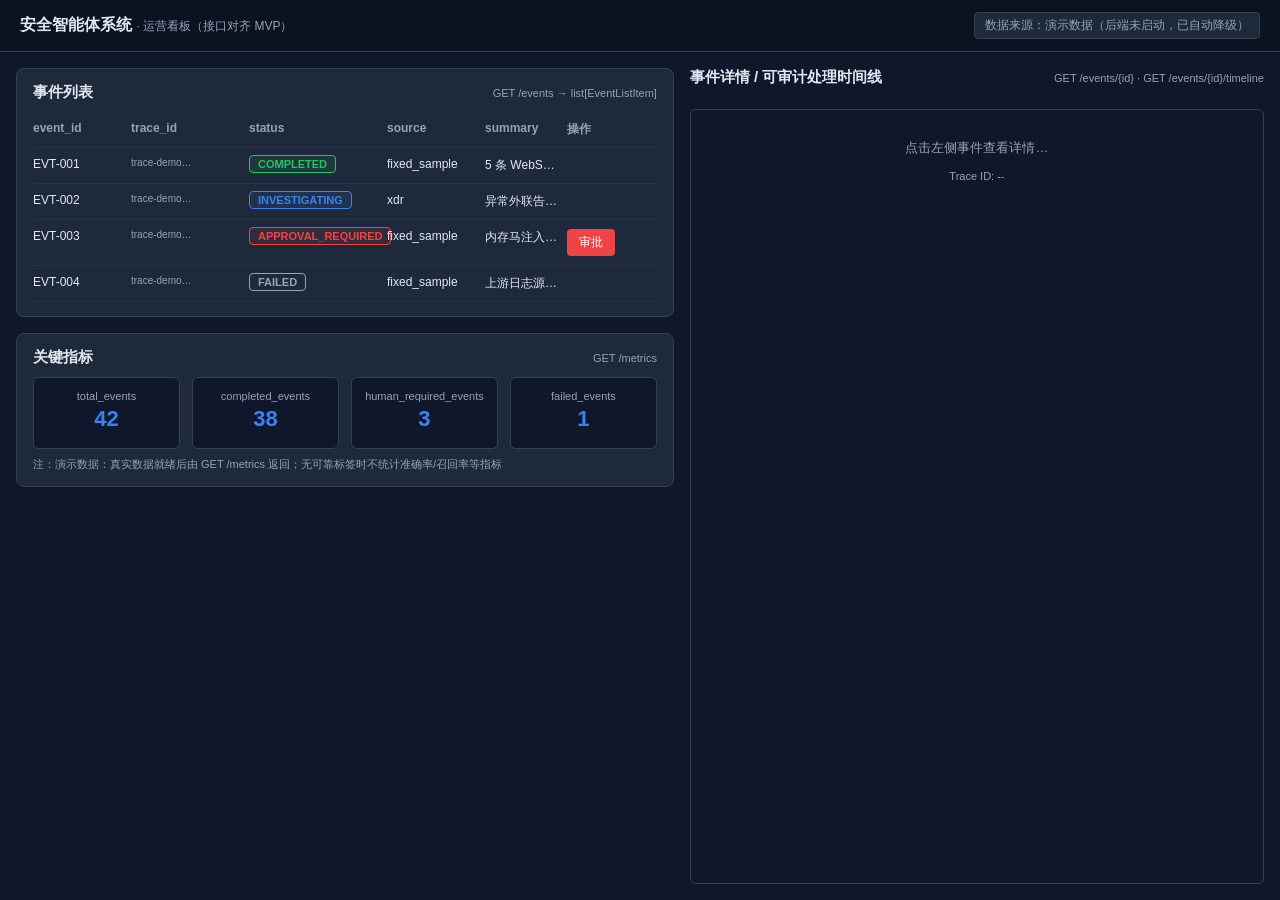
==== index.html @ 78faf636 "feat: 前端基础页面框架 v5 (单页五区布局，对接5个接口基线，覆盖4种主链状态) 完成内容： 1. 单页三段式布局：事件列表 + 事件详情（可审计处理时间线）+ 关键指标 2. 对接5个接" ====
<!DOCTYPE html>
<html lang="zh-CN">
<head>
<meta charset="UTF-8">
<meta name="viewport" content="width=device-width, initial-scale=1.0">
<title>安全智能体系统 · 运营看板（接口对齐版）</title>
<link rel="stylesheet" href="styles.css">
</head>
<body>
<header>
  <div class="brand">安全智能体系统 <span class="sub">· 运营看板（接口对齐 MVP）</span></div>
  <div class="source-tag" id="source-tag">数据来源：演示数据（后端未启动，已自动降级）</div>
</header>

<div class="container">
  <!-- 左侧 -->
  <div class="left-panel">
    <section class="card">
      <div class="card-head">
        <h3>事件列表</h3>
        <span class="hint">GET /events → list[EventListItem]</span>
      </div>
      <div class="table-header">
        <div>event_id</div><div>trace_id</div><div>status</div>
        <div>source</div><div>summary</div><div>操作</div>
      </div>
      <div id="event-list"></div>
    </section>

    <section class="card">
      <div class="card-head">
        <h3>关键指标</h3>
        <span class="hint">GET /metrics</span>
      </div>
      <div class="kpi-grid">
        <div class="kpi-card"><div class="kpi-label">total_events</div><div class="kpi-value" id="kpi-total">--</div></div>
        <div class="kpi-card"><div class="kpi-label">completed_events</div><div class="kpi-value" id="kpi-completed">--</div></div>
        <div class="kpi-card"><div class="kpi-label">human_required_events</div><div class="kpi-value" id="kpi-human">--</div></div>
        <div class="kpi-card"><div class="kpi-label">failed_events</div><div class="kpi-value" id="kpi-failed">--</div></div>
      </div>
      <p class="note" id="metrics-note"></p>
    </section>
  </div>

  <!-- 右侧详情 -->
  <div class="right-panel">
    <div class="card-head">
      <h3>事件详情 / 可审计处理时间线</h3>
      <span class="hint">GET /events/{id} · GET /events/{id}/timeline</span>
    </div>
    <div id="detail" class="detail-box">
      <p class="placeholder">点击左侧事件查看详情…</p>
      <p class="placeholder sub">Trace ID: <span id="cur-trace">--</span></p>
    </div>
  </div>
</div>

<!-- 审批弹窗 -->
<div id="approval-modal" class="modal-overlay">
  <div class="modal-content">
    <div class="modal-header">
      <h3 class="modal-title">高风险处置审批</h3>
      <button class="close-btn" onclick="closeApprovalModal()">&times;</button>
    </div>
    <form id="approval-form">
      <div class="form-group">
        <label class="form-label">event_id</label>
        <input id="m-event" class="form-input" readonly>
      </div>
      <div class="form-group">
        <label class="form-label">approved</label>
        <select id="m-approved" class="form-select" required>
          <option value="">-- 请选择 --</option>
          <option value="true">true（同意执行）</option>
          <option value="false">false（驳回）</option>
        </select>
      </div>
      <div class="form-group">
        <label class="form-label">approver</label>
        <input id="m-approver" class="form-input" placeholder="审批人姓名" required>
      </div>
      <div class="form-group">
        <label class="form-label">reason</label>
        <textarea id="m-reason" class="form-textarea" placeholder="审批意见（可选）"></textarea>
      </div>
      <div class="form-group">
        <label class="form-label">idempotency_key（前端生成 UUID）</label>
        <input id="m-idem" class="form-input" readonly>
      </div>
      <p class="form-hint">POST /events/{id}/approval · Body: ApprovalDecision</p>
      <div class="modal-footer">
        <button type="button" class="btn btn-secondary" onclick="closeApprovalModal()">取消</button>
        <button type="submit" class="btn btn-primary">提交审批</button>
      </div>
    </form>
  </div>
</div>

<script src="demo-data.js"></script>
<script src="app.js"></script>
</body>
</html>
---- styles.css ----
:root{
  --primary:#3b82f6; --success:#22c55e; --warn:#eab308; --danger:#ef4444;
  --text:#e2e8f0; --muted:#94a3b8; --bg:#0f172a; --card:#1e293b; --line:#334155;
}
*{box-sizing:border-box;}
body{margin:0;font-family:-apple-system,BlinkMacSystemFont,"Segoe UI",Roboto,sans-serif;background:var(--bg);color:var(--text);height:100vh;overflow:hidden;}
header{position:fixed;top:0;left:0;width:100%;height:52px;background:#0b1220;border-bottom:1px solid var(--line);display:flex;justify-content:space-between;align-items:center;padding:0 20px;z-index:100;}
.brand{font-size:16px;font-weight:700;}.brand .sub{font-size:12px;color:var(--muted);font-weight:400;}
.source-tag{font-size:12px;color:var(--muted);background:var(--card);padding:4px 10px;border-radius:4px;border:1px solid var(--line);}
.container{display:flex;gap:16px;padding:68px 16px 16px;height:100%;}
.left-panel{flex:1;display:flex;flex-direction:column;gap:16px;overflow:auto;}
.right-panel{width:46%;display:flex;flex-direction:column;gap:12px;overflow:hidden;}
.card{background:var(--card);border:1px solid var(--line);border-radius:8px;padding:14px 16px;}
.card-head{display:flex;justify-content:space-between;align-items:center;margin-bottom:10px;}
.card-head h3{margin:0;font-size:15px;}
.hint{font-size:11px;color:var(--muted);}
.table-header,.event-row{display:grid;grid-template-columns:90px 110px 130px 90px 1fr 90px;gap:8px;padding:9px 0;border-bottom:1px solid #283444;font-size:12px;}
.table-header{color:var(--muted);font-weight:700;}
.event-row{cursor:pointer;transition:background .15s;}
.event-row:hover{background:#243044;}
.event-row.selected{background:#1e3a5f;}
.badge{font-size:11px;padding:2px 8px;border-radius:4px;border:1px solid transparent;font-weight:700;}
.b-completed{color:var(--success);border-color:var(--success);background:rgba(34,197,94,.1);}
.b-investigating{color:var(--primary);border-color:var(--primary);background:rgba(59,130,246,.1);}
.b-approval{color:var(--danger);border-color:var(--danger);background:rgba(239,68,68,.1);}
.b-failed{color:var(--muted);border-color:var(--muted);}
.b-human{color:var(--warn);border-color:var(--warn);background:rgba(234,179,8,.1);}
.btn{font-size:12px;padding:5px 12px;border-radius:4px;border:none;cursor:pointer;color:#fff;background:var(--primary);}
.btn-danger{background:var(--danger);}.btn-secondary{background:#475569;color:#e2e8f0;border:1px solid #64748b;}
.btn-primary{background:var(--primary);}
.kpi-grid{display:grid;grid-template-columns:repeat(4,1fr);gap:12px;}
.kpi-card{background:#0f172a;border:1px solid var(--line);border-radius:6px;padding:12px;text-align:center;}
.kpi-value{font-size:22px;font-weight:700;color:var(--primary);margin:4px 0;}
.kpi-label{font-size:11px;color:var(--muted);}
.note{font-size:11px;color:var(--muted);margin:8px 0 0;}
.detail-box{background:#0f172a;border:1px solid var(--line);border-radius:6px;padding:16px;flex:1;overflow:auto;font-size:13px;}
.placeholder{text-align:center;color:var(--muted);}.placeholder.sub{font-size:11px;}
.sec{font-size:13px;font-weight:700;margin:14px 0 8px;border-left:3px solid var(--primary);padding-left:8px;}
.item{display:flex;gap:10px;padding:8px 0;border-bottom:1px dashed var(--line);}
.dot{width:10px;height:10px;border-radius:50%;margin-top:4px;flex-shrink:0;}
.tl-title{font-weight:600;}.tl-meta{font-size:11px;color:var(--muted);}
.ev-gap{background:rgba(234,179,8,.08);border:1px dashed var(--warn);border-radius:6px;padding:8px 12px;margin-top:8px;font-size:12px;color:#fde68a;}
.modal-overlay{display:none;position:fixed;inset:0;background:rgba(0,0,0,.6);z-index:1000;justify-content:center;align-items:center;}
.modal-content{background:var(--card);border:1px solid var(--line);border-radius:8px;padding:20px;width:460px;color:var(--text);}
.modal-header{display:flex;justify-content:space-between;align-items:center;margin-bottom:12px;padding-bottom:10px;border-bottom:1px solid var(--line);}
.modal-title{font-size:16px;font-weight:700;margin:0;}
.close-btn{font-size:22px;background:none;border:none;color:var(--muted);cursor:pointer;}
.form-group{margin-bottom:12px;}
.form-label{display:block;margin-bottom:4px;font-size:12px;color:#cbd5e1;}
.form-input,.form-select,.form-textarea{width:100%;padding:8px 10px;background:#0f172a;border:1px solid var(--line);border-radius:5px;color:var(--text);font-size:13px;}
.form-textarea{min-height:60px;resize:vertical;}
.form-hint{font-size:11px;color:var(--muted);margin-top:3px;}
.modal-footer{display:flex;justify-content:flex-end;gap:10px;margin-top:16px;padding-top:12px;border-top:1px solid var(--line);}
.tag{font-size:10px;padding:1px 6px;border-radius:3px;background:#1e3a5f;color:#93c5fd;border:1px solid #2563eb;margin-left:6px;}
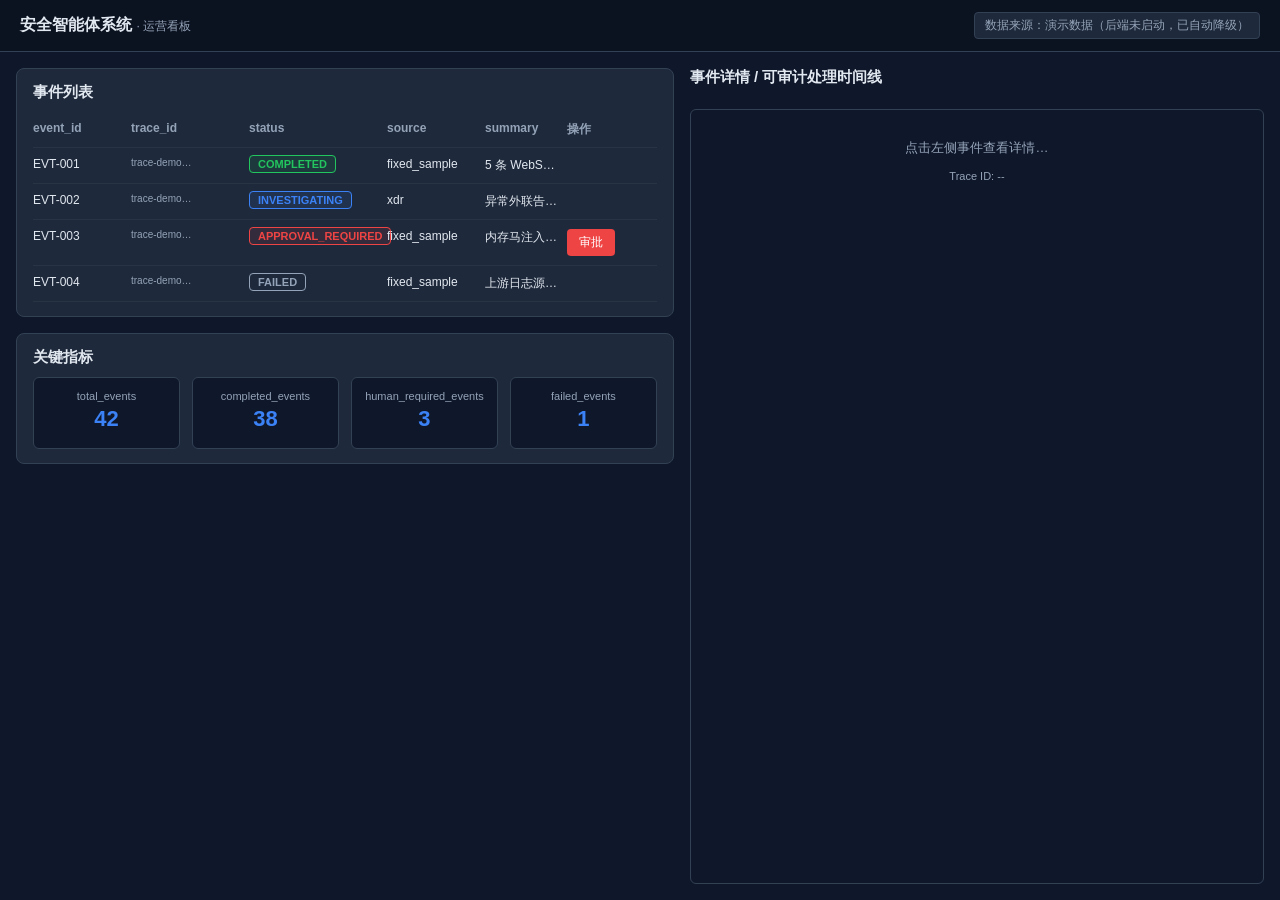
==== commit 3449063d: "Update title and remove unnecessary hints in HTML" ====
--- a/index.html
+++ b/index.html
@@ -3,12 +3,12 @@
 <head>
 <meta charset="UTF-8">
 <meta name="viewport" content="width=device-width, initial-scale=1.0">
-<title>安全智能体系统 · 运营看板（接口对齐版）</title>
+<title>安全智能体系统 · 运营看板</title>
 <link rel="stylesheet" href="styles.css">
 </head>
 <body>
 <header>
-  <div class="brand">安全智能体系统 <span class="sub">· 运营看板（接口对齐 MVP）</span></div>
+  <div class="brand">安全智能体系统 <span class="sub">· 运营看板</span></div>
   <div class="source-tag" id="source-tag">数据来源：演示数据（后端未启动，已自动降级）</div>
 </header>
 
@@ -18,7 +18,6 @@
     <section class="card">
       <div class="card-head">
         <h3>事件列表</h3>
-        <span class="hint">GET /events → list[EventListItem]</span>
       </div>
       <div class="table-header">
         <div>event_id</div><div>trace_id</div><div>status</div>
@@ -30,7 +29,6 @@
     <section class="card">
       <div class="card-head">
         <h3>关键指标</h3>
-        <span class="hint">GET /metrics</span>
       </div>
       <div class="kpi-grid">
         <div class="kpi-card"><div class="kpi-label">total_events</div><div class="kpi-value" id="kpi-total">--</div></div>
@@ -38,20 +36,17 @@
         <div class="kpi-card"><div class="kpi-label">human_required_events</div><div class="kpi-value" id="kpi-human">--</div></div>
         <div class="kpi-card"><div class="kpi-label">failed_events</div><div class="kpi-value" id="kpi-failed">--</div></div>
       </div>
-      <p class="note" id="metrics-note"></p>
     </section>
   </div>
 
   <!-- 右侧详情 -->
-  <div class="right-panel">
-    <div class="card-head">
-      <h3>事件详情 / 可审计处理时间线</h3>
-      <span class="hint">GET /events/{id} · GET /events/{id}/timeline</span>
-    </div>
-    <div id="detail" class="detail-box">
-      <p class="placeholder">点击左侧事件查看详情…</p>
-      <p class="placeholder sub">Trace ID: <span id="cur-trace">--</span></p>
-    </div>
+<div class="right-panel">
+  <div class="card-head">
+    <h3>事件详情 / 可审计处理时间线</h3>
+  </div>
+  <div id="detail" class="detail-box">
+    <p class="placeholder">点击左侧事件查看详情…</p>
+    <p class="placeholder sub">Trace ID: <span id="cur-trace">--</span></p>
   </div>
 </div>
 
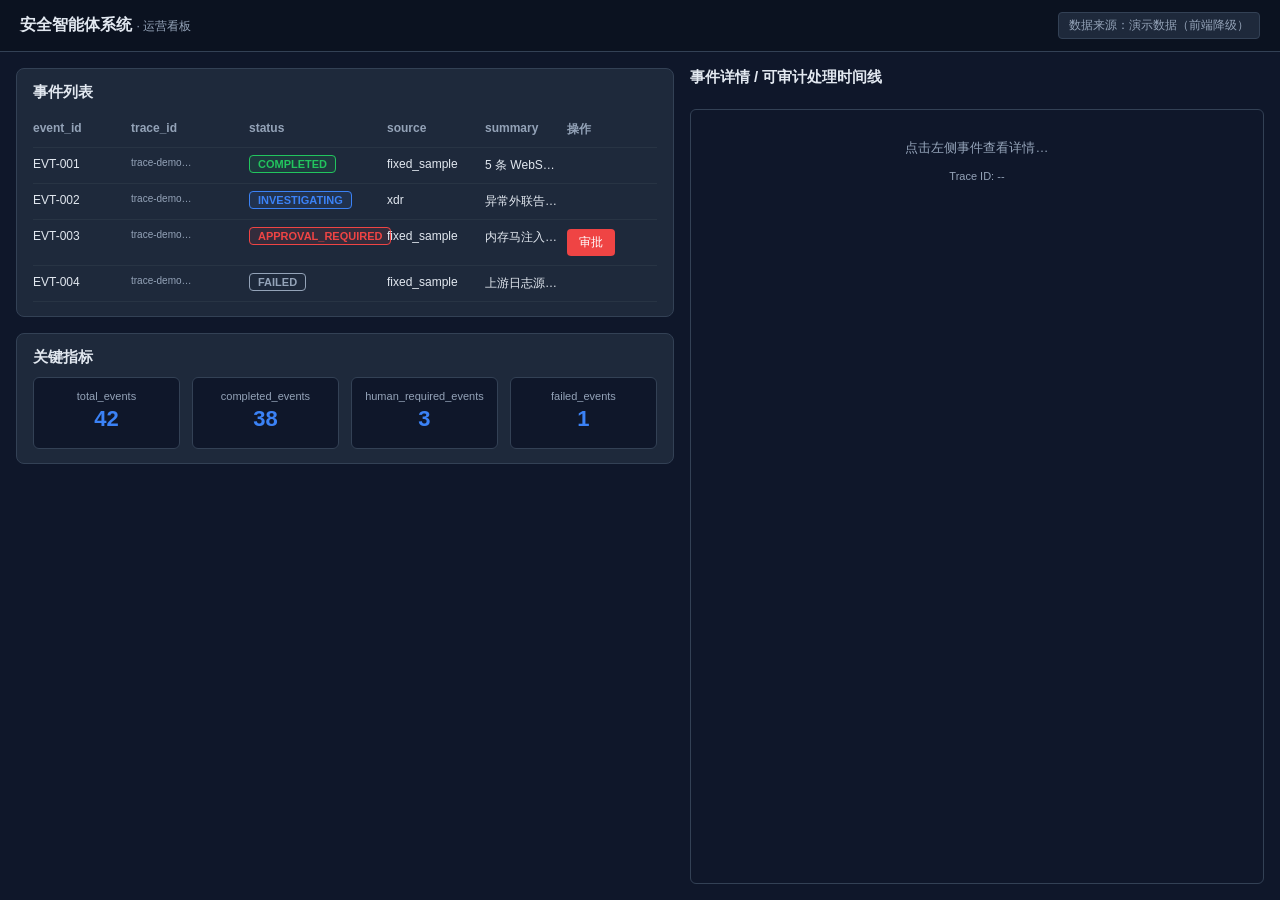
==== commit d7aa2c9c: "[T0902] 前端联调验收与 trace_id 显示优化" ====
--- a/index.html
+++ b/index.html
@@ -5,11 +5,24 @@
 <meta name="viewport" content="width=device-width, initial-scale=1.0">
 <title>安全智能体系统 · 运营看板</title>
 <link rel="stylesheet" href="styles.css">
+<style>
+  /* 支持证据折叠列表样式 */
+  .evidence-list {
+    margin: 4px 0 0 0;
+    padding-left: 20px;
+    word-break: break-all;
+  }
+  .evidence-list details {
+    margin-top: 4px;
+    color: #94a3b8;
+    cursor: pointer;
+  }
+</style>
 </head>
 <body>
 <header>
   <div class="brand">安全智能体系统 <span class="sub">· 运营看板</span></div>
-  <div class="source-tag" id="source-tag">数据来源：演示数据（后端未启动，已自动降级）</div>
+  <div class="source-tag" id="source-tag">数据来源：加载中…</div>
 </header>
 
 <div class="container">
@@ -40,13 +53,14 @@
   </div>
 
   <!-- 右侧详情 -->
-<div class="right-panel">
-  <div class="card-head">
-    <h3>事件详情 / 可审计处理时间线</h3>
-  </div>
-  <div id="detail" class="detail-box">
-    <p class="placeholder">点击左侧事件查看详情…</p>
-    <p class="placeholder sub">Trace ID: <span id="cur-trace">--</span></p>
+  <div class="right-panel">
+    <div class="card-head">
+      <h3>事件详情 / 可审计处理时间线</h3>
+    </div>
+    <div id="detail" class="detail-box">
+      <p class="placeholder">点击左侧事件查看详情…</p>
+      <p class="placeholder sub">Trace ID: <span id="cur-trace">--</span></p>
+    </div>
   </div>
 </div>
 
--- a/styles.css
+++ b/styles.css
@@ -32,7 +32,6 @@
 .kpi-card{background:#0f172a;border:1px solid var(--line);border-radius:6px;padding:12px;text-align:center;}
 .kpi-value{font-size:22px;font-weight:700;color:var(--primary);margin:4px 0;}
 .kpi-label{font-size:11px;color:var(--muted);}
-.note{font-size:11px;color:var(--muted);margin:8px 0 0;}
 .detail-box{background:#0f172a;border:1px solid var(--line);border-radius:6px;padding:16px;flex:1;overflow:auto;font-size:13px;}
 .placeholder{text-align:center;color:var(--muted);}.placeholder.sub{font-size:11px;}
 .sec{font-size:13px;font-weight:700;margin:14px 0 8px;border-left:3px solid var(--primary);padding-left:8px;}
@@ -52,3 +51,49 @@
 .form-hint{font-size:11px;color:var(--muted);margin-top:3px;}
 .modal-footer{display:flex;justify-content:flex-end;gap:10px;margin-top:16px;padding-top:12px;border-top:1px solid var(--line);}
 .tag{font-size:10px;padding:1px 6px;border-radius:3px;background:#1e3a5f;color:#93c5fd;border:1px solid #2563eb;margin-left:6px;}
+
+/* ── 新增：支持证据折叠列表样式 ── */
+.evidence-list {
+  margin: 4px 0 0 0;
+  padding-left: 18px;
+  word-break: break-all;       /* 强制长告警ID换行 */
+}
+.evidence-list details {
+  margin-top: 4px;
+  color: #94a3b8;
+  cursor: pointer;
+}
+.evidence-list li {
+  margin-bottom: 2px;
+  word-break: break-all;
+}
+
+/* ── 新增：调查证据链参数/观察长文本换行 ── */
+.detail-box .item .tl-meta code,
+.detail-box .item .tl-meta pre {
+  white-space: pre-wrap;       /* 保留空格并自动换行 */
+  word-break: break-all;
+  font-family: monospace;
+  background: #1e293b;
+  color: #e2e8f0;
+  padding: 4px 6px;
+  border-radius: 3px;
+  display: inline-block;
+  max-width: 100%;
+}
+
+/* ── ★ 强化换行：直接命中 details/summary/li，不依赖类名 ── */
+details, summary, details li {
+  word-break: break-all !important;
+  overflow-wrap: break-word !important;
+  white-space: normal !important;
+}
+summary {
+  cursor: pointer;
+  color: #94a3b8;
+  margin-top: 4px;
+}
+details li {
+  margin-bottom: 2px;
+  color: #94a3b8;
+}
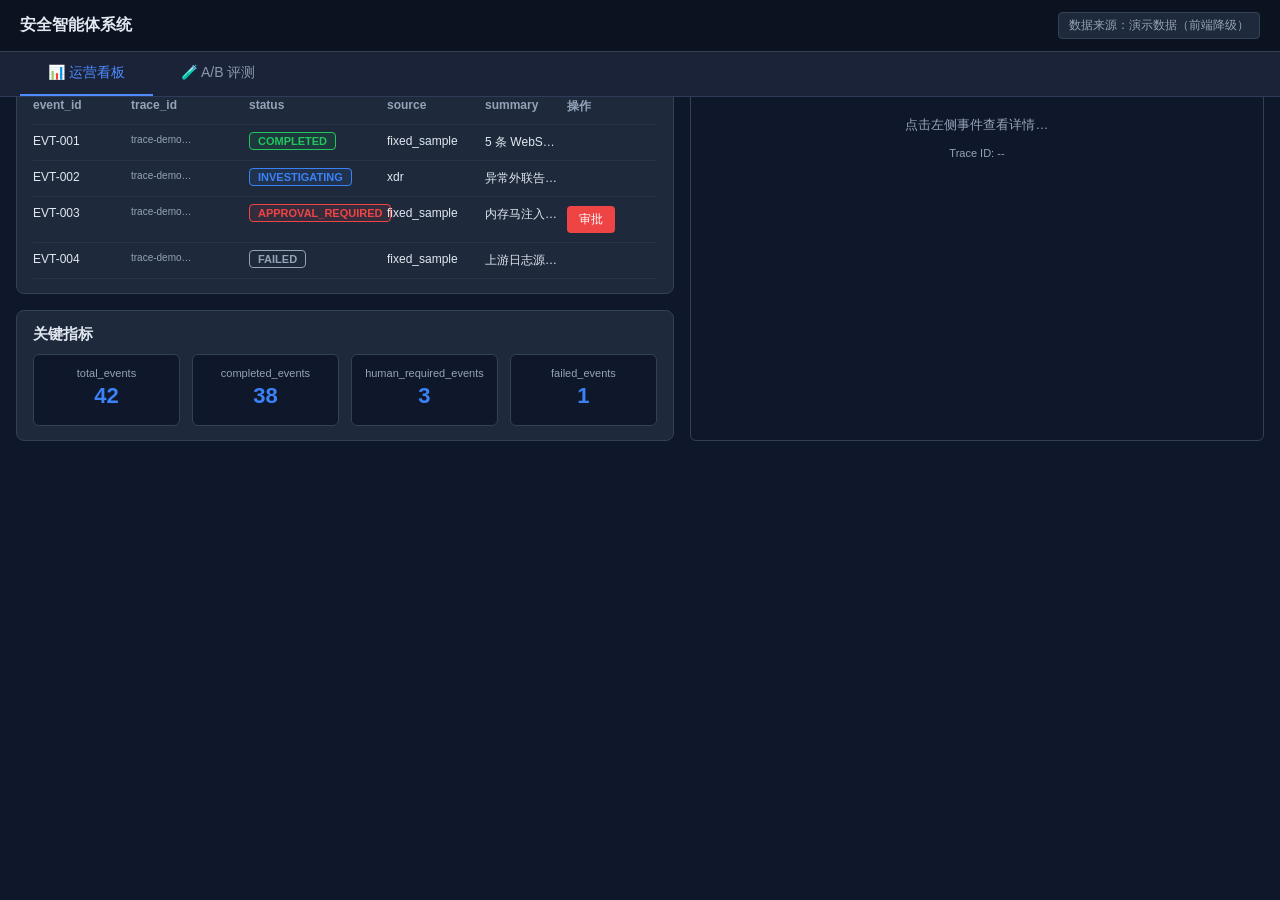
==== commit 0d46f35c: "feat(T0906): 知识增强 A/B 评测展示页" ====
--- a/index.html
+++ b/index.html
@@ -3,10 +3,16 @@
 <head>
 <meta charset="UTF-8">
 <meta name="viewport" content="width=device-width, initial-scale=1.0">
-<title>安全智能体系统 · 运营看板</title>
+<title>安全智能体系统</title>
+
+<!-- API 地址配置：切换后端时只改这一处 -->
+<meta name="api-base" content="http://124.221.234.124">
+<script>window.__APP_CONFIG__ = { API: "http://124.221.234.124" };</script>
+<!-- 本地调试时改为：content="http://127.0.0.1:8000" -->
+
 <link rel="stylesheet" href="styles.css">
 <style>
-  /* 支持证据折叠列表样式 */
+  /* 支持证据折叠列表样式（原样式保留） */
   .evidence-list {
     margin: 4px 0 0 0;
     padding-left: 20px;
@@ -17,54 +23,125 @@
     color: #94a3b8;
     cursor: pointer;
   }
+
+  /* ===== 新增导航栏样式 ===== */
+  .tab-nav {
+    display: flex;
+    background: #1a2338;
+    border-bottom: 1px solid #2e3c57;
+    padding: 0 20px;
+    position: sticky;
+    top: 52px; /* header 高度约为 52px，使其粘在 header 下方 */
+    z-index: 99;
+  }
+  .tab-nav button {
+    background: transparent;
+    border: none;
+    color: #8b97ad;
+    padding: 12px 28px;
+    cursor: pointer;
+    font-size: 14px;
+    font-weight: 500;
+    border-bottom: 2px solid transparent;
+    transition: all 0.2s;
+  }
+  .tab-nav button:hover {
+    color: #c8d0dc;
+  }
+  .tab-nav button.active {
+    color: #4f8cff;
+    border-bottom-color: #4f8cff;
+  }
+
+  /* Tab 内容容器 */
+  .tab-content {
+    display: none;
+  }
+  .tab-content.active {
+    display: block;
+  }
+
+  /* iframe 样式 */
+  #tab-eval iframe {
+    width: 100%;
+    height: calc(100vh - 104px); /* 104px ≈ header(52px) + nav(44px) + 底部留白 */
+    border: none;
+    background: #0b0e17;
+  }
+
+ /* 调整原页面 container 在 tab 内的边距 */
+  #tab-dashboard .container {
+    padding-top: 0;
+  }
+
+  /* ===== 去掉 source 列的蓝色框，保留文字 ===== */
+  .src-cell {
+    border: none !important;
+    background: transparent !important;
+    color: inherit;
+  }
 </style>
 </head>
 <body>
 <header>
-  <div class="brand">安全智能体系统 <span class="sub">· 运营看板</span></div>
+  <div class="brand">安全智能体系统 </div>
   <div class="source-tag" id="source-tag">数据来源：加载中…</div>
 </header>
 
-<div class="container">
-  <!-- 左侧 -->
-  <div class="left-panel">
-    <section class="card">
+<!-- 导航栏 -->
+<div class="tab-nav">
+  <button class="active" onclick="switchTab(event, 'dashboard')">📊 运营看板</button>
+  <button onclick="switchTab(event, 'eval')">🧪 A/B 评测</button>
+</div>
+
+<!-- Tab 1: 运营看板（原内容） -->
+<div id="tab-dashboard" class="tab-content active">
+  <div class="container">
+    <!-- 左侧 -->
+    <div class="left-panel">
+      <section class="card">
+        <div class="card-head">
+          <h3>事件列表</h3>
+        </div>
+        <div class="table-header">
+          <div>event_id</div><div>trace_id</div><div>status</div>
+          <div>source</div><div>summary</div><div>操作</div>
+        </div>
+        <div id="event-list"></div>
+      </section>
+
+      <section class="card">
+        <div class="card-head">
+          <h3>关键指标</h3>
+        </div>
+        <div class="kpi-grid">
+          <div class="kpi-card"><div class="kpi-label">total_events</div><div class="kpi-value" id="kpi-total">--</div></div>
+          <div class="kpi-card"><div class="kpi-label">completed_events</div><div class="kpi-value" id="kpi-completed">--</div></div>
+          <div class="kpi-card"><div class="kpi-label">human_required_events</div><div class="kpi-value" id="kpi-human">--</div></div>
+          <div class="kpi-card"><div class="kpi-label">failed_events</div><div class="kpi-value" id="kpi-failed">--</div></div>
+        </div>
+      </section>
+    </div>
+
+    <!-- 右侧详情 -->
+    <div class="right-panel">
       <div class="card-head">
-        <h3>事件列表</h3>
-      </div>
-      <div class="table-header">
-        <div>event_id</div><div>trace_id</div><div>status</div>
-        <div>source</div><div>summary</div><div>操作</div>
-      </div>
-      <div id="event-list"></div>
-    </section>
-
-    <section class="card">
-      <div class="card-head">
-        <h3>关键指标</h3>
-      </div>
-      <div class="kpi-grid">
-        <div class="kpi-card"><div class="kpi-label">total_events</div><div class="kpi-value" id="kpi-total">--</div></div>
-        <div class="kpi-card"><div class="kpi-label">completed_events</div><div class="kpi-value" id="kpi-completed">--</div></div>
-        <div class="kpi-card"><div class="kpi-label">human_required_events</div><div class="kpi-value" id="kpi-human">--</div></div>
-        <div class="kpi-card"><div class="kpi-label">failed_events</div><div class="kpi-value" id="kpi-failed">--</div></div>
-      </div>
-    </section>
-  </div>
-
-  <!-- 右侧详情 -->
-  <div class="right-panel">
-    <div class="card-head">
-      <h3>事件详情 / 可审计处理时间线</h3>
-    </div>
-    <div id="detail" class="detail-box">
-      <p class="placeholder">点击左侧事件查看详情…</p>
-      <p class="placeholder sub">Trace ID: <span id="cur-trace">--</span></p>
+        <h3>事件详情 / 可审计处理时间线</h3>
+      </div>
+      <div id="detail" class="detail-box">
+        <p class="placeholder">点击左侧事件查看详情…</p>
+        <p class="placeholder sub">Trace ID: <span id="cur-trace">--</span></p>
+      </div>
     </div>
   </div>
 </div>
 
-<!-- 审批弹窗 -->
+<!-- Tab 2: A/B 评测（iframe 嵌入） -->
+<div id="tab-eval" class="tab-content">
+  <iframe src="./eval/index.html" title="A/B 评测"></iframe>
+</div>
+
+<!-- 审批弹窗（保持不变） -->
 <div id="approval-modal" class="modal-overlay">
   <div class="modal-content">
     <div class="modal-header">
@@ -107,5 +184,18 @@
 
 <script src="demo-data.js"></script>
 <script src="app.js"></script>
+
+<script>
+  // Tab 切换函数
+  function switchTab(event, tabName) {
+    // 移除所有 tab 内容的 active 类
+    document.querySelectorAll('.tab-content').forEach(el => el.classList.remove('active'));
+    // 移除所有按钮的 active 类
+    document.querySelectorAll('.tab-nav button').forEach(btn => btn.classList.remove('active'));
+    // 激活目标 tab 和按钮
+    document.getElementById('tab-' + tabName).classList.add('active');
+    event.currentTarget.classList.add('active');
+  }
+</script>
 </body>
-</html>
+</html>
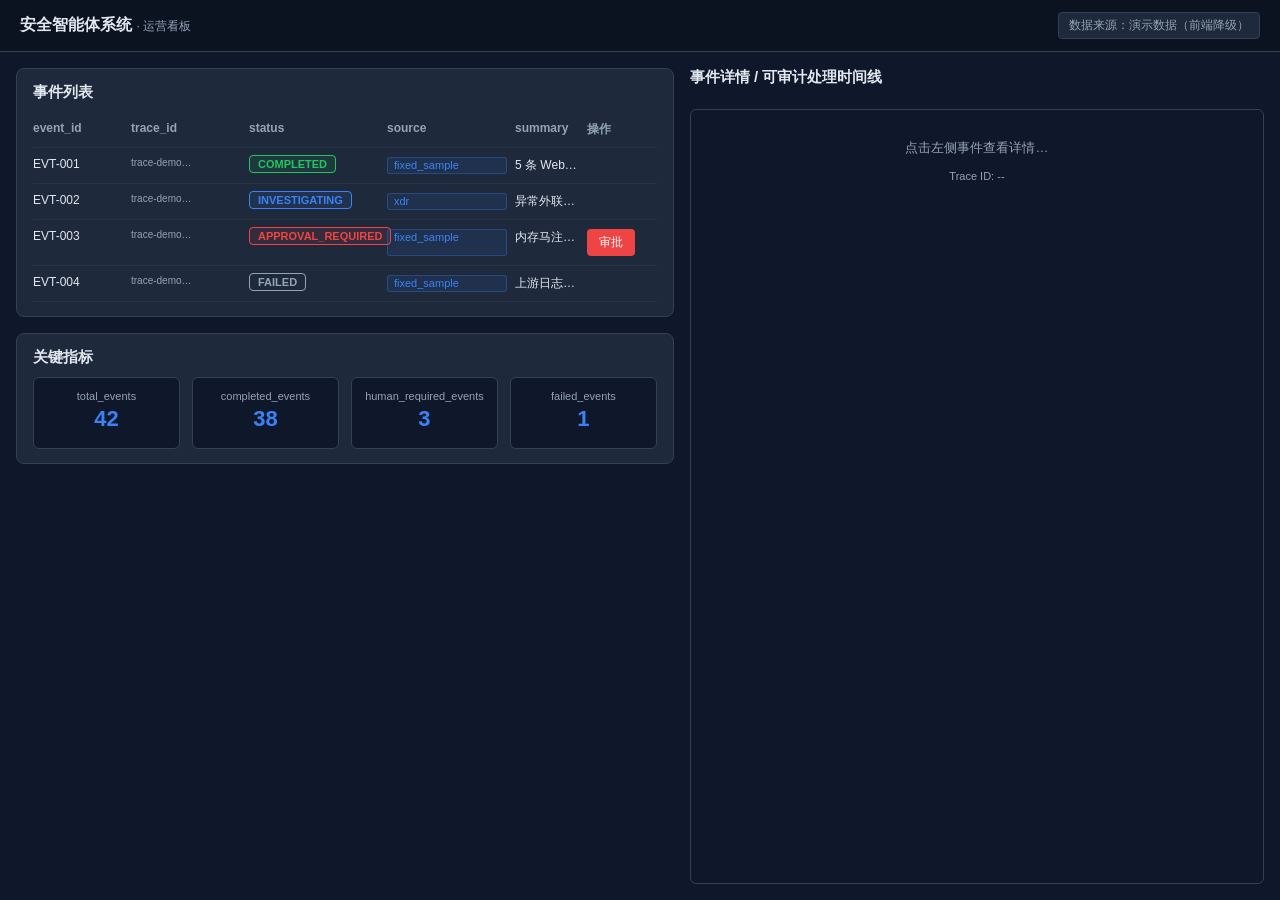
==== commit 1829b96d: "Merge 43b64ea608c246b01abf15ac3af9877c9d9279e1 into 9c4cba02d1f0df8ff793db6c1650dbf2be438c00" ====
--- a/index.html
+++ b/index.html
@@ -3,16 +3,10 @@
 <head>
 <meta charset="UTF-8">
 <meta name="viewport" content="width=device-width, initial-scale=1.0">
-<title>安全智能体系统</title>
-
-<!-- API 地址配置：切换后端时只改这一处 -->
-<meta name="api-base" content="http://124.221.234.124">
-<script>window.__APP_CONFIG__ = { API: "http://124.221.234.124" };</script>
-<!-- 本地调试时改为：content="http://127.0.0.1:8000" -->
-
+<title>安全智能体系统 · 运营看板</title>
 <link rel="stylesheet" href="styles.css">
 <style>
-  /* 支持证据折叠列表样式（原样式保留） */
+  /* 支持证据折叠列表样式 */
   .evidence-list {
     margin: 4px 0 0 0;
     padding-left: 20px;
@@ -23,125 +17,54 @@
     color: #94a3b8;
     cursor: pointer;
   }
-
-  /* ===== 新增导航栏样式 ===== */
-  .tab-nav {
-    display: flex;
-    background: #1a2338;
-    border-bottom: 1px solid #2e3c57;
-    padding: 0 20px;
-    position: sticky;
-    top: 52px; /* header 高度约为 52px，使其粘在 header 下方 */
-    z-index: 99;
-  }
-  .tab-nav button {
-    background: transparent;
-    border: none;
-    color: #8b97ad;
-    padding: 12px 28px;
-    cursor: pointer;
-    font-size: 14px;
-    font-weight: 500;
-    border-bottom: 2px solid transparent;
-    transition: all 0.2s;
-  }
-  .tab-nav button:hover {
-    color: #c8d0dc;
-  }
-  .tab-nav button.active {
-    color: #4f8cff;
-    border-bottom-color: #4f8cff;
-  }
-
-  /* Tab 内容容器 */
-  .tab-content {
-    display: none;
-  }
-  .tab-content.active {
-    display: block;
-  }
-
-  /* iframe 样式 */
-  #tab-eval iframe {
-    width: 100%;
-    height: calc(100vh - 104px); /* 104px ≈ header(52px) + nav(44px) + 底部留白 */
-    border: none;
-    background: #0b0e17;
-  }
-
- /* 调整原页面 container 在 tab 内的边距 */
-  #tab-dashboard .container {
-    padding-top: 0;
-  }
-
-  /* ===== 去掉 source 列的蓝色框，保留文字 ===== */
-  .src-cell {
-    border: none !important;
-    background: transparent !important;
-    color: inherit;
-  }
 </style>
 </head>
 <body>
 <header>
-  <div class="brand">安全智能体系统 </div>
+  <div class="brand">安全智能体系统 <span class="sub">· 运营看板</span></div>
   <div class="source-tag" id="source-tag">数据来源：加载中…</div>
 </header>
 
-<!-- 导航栏 -->
-<div class="tab-nav">
-  <button class="active" onclick="switchTab(event, 'dashboard')">📊 运营看板</button>
-  <button onclick="switchTab(event, 'eval')">🧪 A/B 评测</button>
-</div>
+<div class="container">
+  <!-- 左侧 -->
+  <div class="left-panel">
+    <section class="card">
+      <div class="card-head">
+        <h3>事件列表</h3>
+      </div>
+      <div class="table-header">
+        <div>event_id</div><div>trace_id</div><div>status</div>
+        <div>source</div><div>summary</div><div>操作</div>
+      </div>
+      <div id="event-list"></div>
+    </section>
 
-<!-- Tab 1: 运营看板（原内容） -->
-<div id="tab-dashboard" class="tab-content active">
-  <div class="container">
-    <!-- 左侧 -->
-    <div class="left-panel">
-      <section class="card">
-        <div class="card-head">
-          <h3>事件列表</h3>
-        </div>
-        <div class="table-header">
-          <div>event_id</div><div>trace_id</div><div>status</div>
-          <div>source</div><div>summary</div><div>操作</div>
-        </div>
-        <div id="event-list"></div>
-      </section>
+    <section class="card">
+      <div class="card-head">
+        <h3>关键指标</h3>
+      </div>
+      <div class="kpi-grid">
+        <div class="kpi-card"><div class="kpi-label">total_events</div><div class="kpi-value" id="kpi-total">--</div></div>
+        <div class="kpi-card"><div class="kpi-label">completed_events</div><div class="kpi-value" id="kpi-completed">--</div></div>
+        <div class="kpi-card"><div class="kpi-label">human_required_events</div><div class="kpi-value" id="kpi-human">--</div></div>
+        <div class="kpi-card"><div class="kpi-label">failed_events</div><div class="kpi-value" id="kpi-failed">--</div></div>
+      </div>
+    </section>
+  </div>
 
-      <section class="card">
-        <div class="card-head">
-          <h3>关键指标</h3>
-        </div>
-        <div class="kpi-grid">
-          <div class="kpi-card"><div class="kpi-label">total_events</div><div class="kpi-value" id="kpi-total">--</div></div>
-          <div class="kpi-card"><div class="kpi-label">completed_events</div><div class="kpi-value" id="kpi-completed">--</div></div>
-          <div class="kpi-card"><div class="kpi-label">human_required_events</div><div class="kpi-value" id="kpi-human">--</div></div>
-          <div class="kpi-card"><div class="kpi-label">failed_events</div><div class="kpi-value" id="kpi-failed">--</div></div>
-        </div>
-      </section>
+  <!-- 右侧详情 -->
+  <div class="right-panel">
+    <div class="card-head">
+      <h3>事件详情 / 可审计处理时间线</h3>
     </div>
-
-    <!-- 右侧详情 -->
-    <div class="right-panel">
-      <div class="card-head">
-        <h3>事件详情 / 可审计处理时间线</h3>
-      </div>
-      <div id="detail" class="detail-box">
-        <p class="placeholder">点击左侧事件查看详情…</p>
-        <p class="placeholder sub">Trace ID: <span id="cur-trace">--</span></p>
-      </div>
+    <div id="detail" class="detail-box">
+      <p class="placeholder">点击左侧事件查看详情…</p>
+      <p class="placeholder sub">Trace ID: <span id="cur-trace">--</span></p>
     </div>
   </div>
 </div>
 
-<!-- Tab 2: A/B 评测（iframe 嵌入） -->
-<div id="tab-eval" class="tab-content">
-  <iframe src="./eval/index.html" title="A/B 评测"></iframe>
-</div>
-
-<!-- 审批弹窗（保持不变） -->
+<!-- 审批弹窗 -->
 <div id="approval-modal" class="modal-overlay">
   <div class="modal-content">
     <div class="modal-header">
@@ -184,18 +107,5 @@
 
 <script src="demo-data.js"></script>
 <script src="app.js"></script>
-
-<script>
-  // Tab 切换函数
-  function switchTab(event, tabName) {
-    // 移除所有 tab 内容的 active 类
-    document.querySelectorAll('.tab-content').forEach(el => el.classList.remove('active'));
-    // 移除所有按钮的 active 类
-    document.querySelectorAll('.tab-nav button').forEach(btn => btn.classList.remove('active'));
-    // 激活目标 tab 和按钮
-    document.getElementById('tab-' + tabName).classList.add('active');
-    event.currentTarget.classList.add('active');
-  }
-</script>
 </body>
-</html>+</html>
--- a/styles.css
+++ b/styles.css
@@ -14,7 +14,7 @@
 .card-head{display:flex;justify-content:space-between;align-items:center;margin-bottom:10px;}
 .card-head h3{margin:0;font-size:15px;}
 .hint{font-size:11px;color:var(--muted);}
-.table-header,.event-row{display:grid;grid-template-columns:90px 110px 130px 90px 1fr 90px;gap:8px;padding:9px 0;border-bottom:1px solid #283444;font-size:12px;}
+.table-header,.event-row{display:grid;grid-template-columns:90px 110px 130px 120px 1fr 70px;gap:8px;padding:9px 0;border-bottom:1px solid #283444;font-size:12px;}
 .table-header{color:var(--muted);font-weight:700;}
 .event-row{cursor:pointer;transition:background .15s;}
 .event-row:hover{background:#243044;}
@@ -96,4 +96,16 @@
 details li {
   margin-bottom: 2px;
   color: #94a3b8;
+}
+
+/* ── 来源列标签样式 ── */
+.src-cell {
+  display: inline-block;
+  padding: 1px 6px;
+  border-radius: 3px;
+  font-size: 11px;
+  font-weight: 500;
+  background: rgba(59,130,246,.1);
+  color: var(--primary);
+  border: 1px solid rgba(59,130,246,.3);
 }
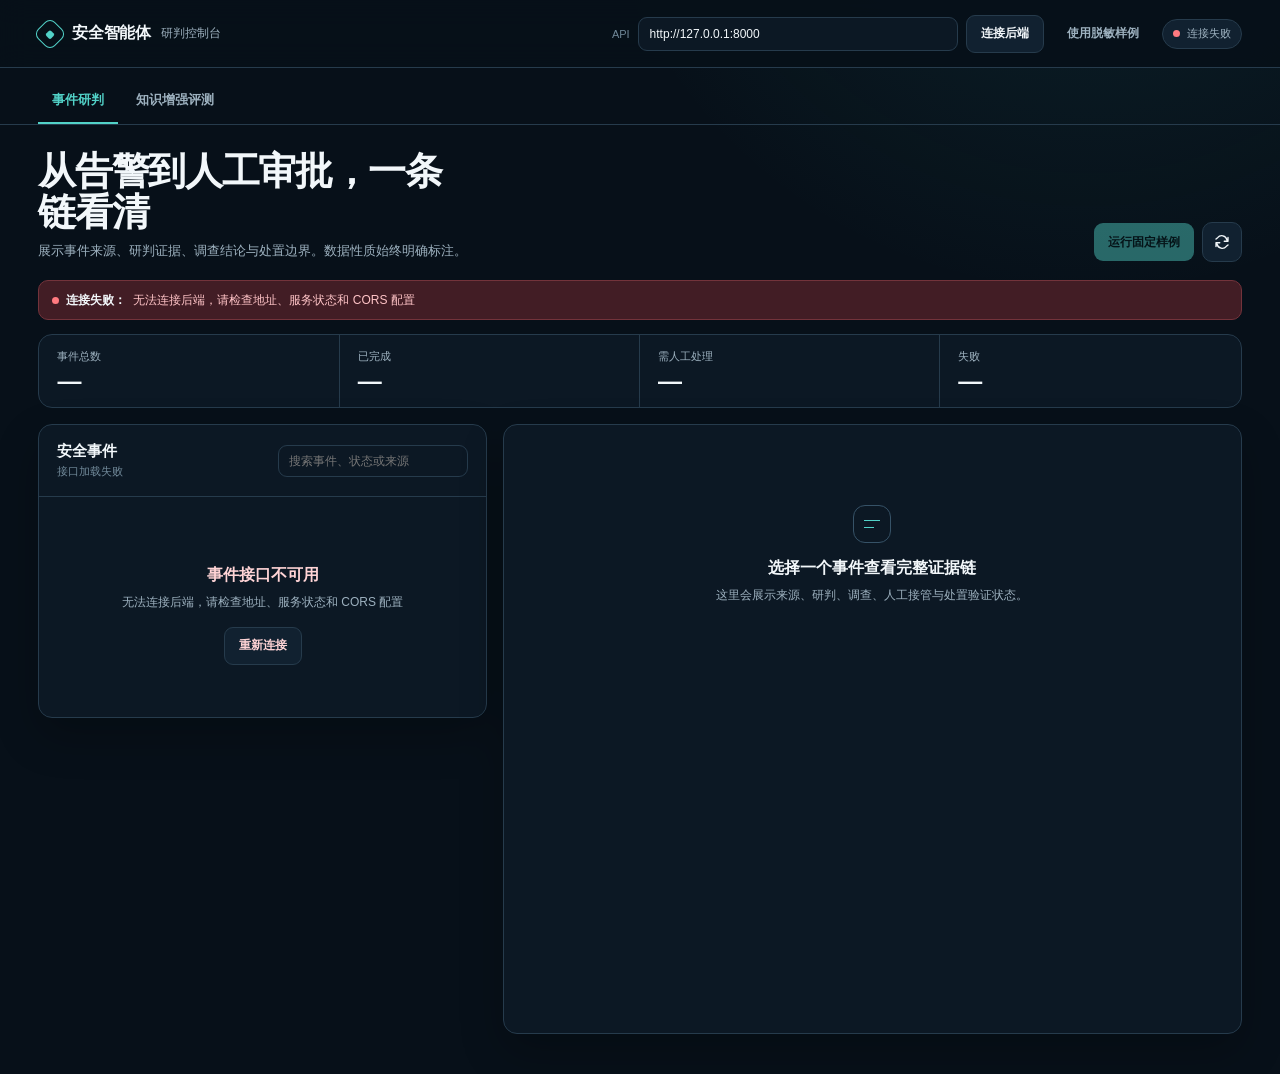
==== commit a23b6d02: "feat: finalize security agent demo frontend" ====
--- a/index.html
+++ b/index.html
@@ -1,111 +1,169 @@
 <!DOCTYPE html>
 <html lang="zh-CN">
 <head>
-<meta charset="UTF-8">
-<meta name="viewport" content="width=device-width, initial-scale=1.0">
-<title>安全智能体系统 · 运营看板</title>
-<link rel="stylesheet" href="styles.css">
-<style>
-  /* 支持证据折叠列表样式 */
-  .evidence-list {
-    margin: 4px 0 0 0;
-    padding-left: 20px;
-    word-break: break-all;
-  }
-  .evidence-list details {
-    margin-top: 4px;
-    color: #94a3b8;
-    cursor: pointer;
-  }
-</style>
+  <meta charset="UTF-8">
+  <meta name="viewport" content="width=device-width, initial-scale=1.0">
+  <meta name="api-base" content="http://127.0.0.1:8000">
+  <title>安全智能体 · 研判控制台</title>
+  <link rel="icon" href="data:,">
+  <link rel="stylesheet" href="styles.css?v=20260915-2">
 </head>
 <body>
-<header>
-  <div class="brand">安全智能体系统 <span class="sub">· 运营看板</span></div>
-  <div class="source-tag" id="source-tag">数据来源：加载中…</div>
-</header>
+  <header class="app-header">
+    <a class="brand" href="#" aria-label="安全智能体研判控制台首页">
+      <span class="brand-mark" aria-hidden="true"><span></span></span>
+      <span>安全智能体</span>
+      <span class="brand-sub">研判控制台</span>
+    </a>
 
-<div class="container">
-  <!-- 左侧 -->
-  <div class="left-panel">
-    <section class="card">
-      <div class="card-head">
-        <h3>事件列表</h3>
+    <div class="connection-controls" aria-label="后端连接设置">
+      <label class="api-field">
+        <span>API</span>
+        <input id="api-base" type="url" inputmode="url" autocomplete="off" aria-label="后端 API 地址">
+      </label>
+      <button class="button button-secondary" id="connect-button" type="button">连接后端</button>
+      <button class="button button-quiet" id="demo-button" type="button">使用脱敏样例</button>
+      <span class="connection-state is-loading" id="connection-state" role="status">等待连接</span>
+    </div>
+  </header>
+
+  <nav class="section-tabs" aria-label="控制台功能">
+    <button class="section-tab is-active" id="events-tab" type="button" role="tab" aria-selected="true" aria-controls="events-page">事件研判</button>
+    <button class="section-tab" id="eval-tab" type="button" role="tab" aria-selected="false" aria-controls="eval-page">知识增强评测</button>
+  </nav>
+
+  <main>
+    <section class="page is-active" id="events-page" role="tabpanel" aria-labelledby="events-tab">
+      <div class="page-heading">
+        <div>
+          <h1>从告警到人工审批，一条链看清</h1>
+          <p>展示事件来源、研判证据、调查结论与处置边界。数据性质始终明确标注。</p>
+        </div>
+        <div class="page-actions">
+          <button class="button button-primary" id="start-sample-button" type="button">运行固定样例</button>
+          <button class="icon-button" id="refresh-events-button" type="button" aria-label="刷新事件数据" title="刷新事件数据">
+            <svg viewBox="0 0 24 24" aria-hidden="true"><path d="M20 6v5h-5M4 18v-5h5M18.5 9A7 7 0 0 0 6.2 6.2L4 8m16 8-2.2 1.8A7 7 0 0 1 5.5 15"/></svg>
+          </button>
+        </div>
       </div>
-      <div class="table-header">
-        <div>event_id</div><div>trace_id</div><div>status</div>
-        <div>source</div><div>summary</div><div>操作</div>
+
+      <div class="provenance-banner" id="events-provenance">
+        <span class="provenance-dot" aria-hidden="true"></span>
+        <strong>数据状态：</strong><span>正在检查后端</span>
       </div>
-      <div id="event-list"></div>
+
+      <section class="metrics-strip" aria-label="事件指标">
+        <div><span>事件总数</span><strong id="metric-total">—</strong></div>
+        <div><span>已完成</span><strong id="metric-completed">—</strong></div>
+        <div><span>需人工处理</span><strong id="metric-human">—</strong></div>
+        <div><span>失败</span><strong id="metric-failed">—</strong></div>
+      </section>
+
+      <div class="event-workspace">
+        <section class="event-list-panel" aria-labelledby="event-list-title">
+          <div class="panel-heading">
+            <div>
+              <h2 id="event-list-title">安全事件</h2>
+              <p id="event-count-label">等待加载</p>
+            </div>
+            <label class="filter-field">
+              <span class="sr-only">筛选事件</span>
+              <input id="event-filter" type="search" placeholder="搜索事件、状态或来源">
+            </label>
+          </div>
+          <div class="event-list" id="event-list" aria-live="polite"></div>
+        </section>
+
+        <section class="event-detail-panel" id="event-detail-panel" aria-labelledby="event-detail-title">
+          <div class="empty-state">
+            <div class="empty-symbol" aria-hidden="true"></div>
+            <h2 id="event-detail-title">选择一个事件查看完整证据链</h2>
+            <p>这里会展示来源、研判、调查、人工接管与处置验证状态。</p>
+          </div>
+        </section>
+      </div>
     </section>
 
-    <section class="card">
-      <div class="card-head">
-        <h3>关键指标</h3>
+    <section class="page" id="eval-page" role="tabpanel" aria-labelledby="eval-tab" hidden>
+      <div class="page-heading">
+        <div>
+          <h1>知识用得安全，报告质量也有提升</h1>
+          <p>最新受控测试展示知识增强效果；下方10案继续用于核对知识门禁的安全边界。</p>
+        </div>
+        <button class="icon-button" id="refresh-eval-button" type="button" aria-label="刷新评测数据" title="刷新评测数据">
+          <svg viewBox="0 0 24 24" aria-hidden="true"><path d="M20 6v5h-5M4 18v-5h5M18.5 9A7 7 0 0 0 6.2 6.2L4 8m16 8-2.2 1.8A7 7 0 0 1 5.5 15"/></svg>
+        </button>
       </div>
-      <div class="kpi-grid">
-        <div class="kpi-card"><div class="kpi-label">total_events</div><div class="kpi-value" id="kpi-total">--</div></div>
-        <div class="kpi-card"><div class="kpi-label">completed_events</div><div class="kpi-value" id="kpi-completed">--</div></div>
-        <div class="kpi-card"><div class="kpi-label">human_required_events</div><div class="kpi-value" id="kpi-human">--</div></div>
-        <div class="kpi-card"><div class="kpi-label">failed_events</div><div class="kpi-value" id="kpi-failed">--</div></div>
+
+      <section class="effect-result" aria-labelledby="effect-result-title">
+        <div class="effect-result-copy">
+          <h2 id="effect-result-title">知识调用成功且安全，GUARDED 报告平均质量较 OFF 有所提升</h2>
+          <p>同一批案例仅切换知识模式进行对比，9组配对共完成18次运行。</p>
+          <span class="effect-result-source">评测快照 · main@88f18b1 · 2026-09-15</span>
+        </div>
+        <dl class="effect-result-metrics">
+          <div><dt>GUARDED 平均分</dt><dd>6.89</dd></div>
+          <div><dt>OFF 平均分</dt><dd>6.00</dd></div>
+          <div><dt>平均提升</dt><dd>+0.89</dd></div>
+          <div><dt>知识调用与返回</dt><dd>9/9</dd></div>
+        </dl>
+      </section>
+
+      <h2 class="eval-section-title">知识门禁安全性复核</h2>
+
+      <div class="provenance-banner" id="eval-provenance">
+        <span class="provenance-dot" aria-hidden="true"></span>
+        <strong>评测来源：</strong><span>尚未加载</span>
       </div>
+
+      <section class="eval-summary" id="eval-summary" aria-label="评测摘要"></section>
+      <section class="eval-context" id="eval-context" aria-label="评测结论说明"></section>
+      <div class="eval-note">
+        <strong>如何理解</strong>
+        <span>上方回答知识增强是否改善报告质量；下方回答知识是否只在适用场景中调用。两组结果用途不同。</span>
+      </div>
+      <section class="eval-results" id="eval-results" aria-live="polite"></section>
     </section>
-  </div>
+  </main>
 
-  <!-- 右侧详情 -->
-  <div class="right-panel">
-    <div class="card-head">
-      <h3>事件详情 / 可审计处理时间线</h3>
-    </div>
-    <div id="detail" class="detail-box">
-      <p class="placeholder">点击左侧事件查看详情…</p>
-      <p class="placeholder sub">Trace ID: <span id="cur-trace">--</span></p>
-    </div>
-  </div>
-</div>
-
-<!-- 审批弹窗 -->
-<div id="approval-modal" class="modal-overlay">
-  <div class="modal-content">
-    <div class="modal-header">
-      <h3 class="modal-title">高风险处置审批</h3>
-      <button class="close-btn" onclick="closeApprovalModal()">&times;</button>
-    </div>
-    <form id="approval-form">
-      <div class="form-group">
-        <label class="form-label">event_id</label>
-        <input id="m-event" class="form-input" readonly>
+  <dialog id="approval-dialog" aria-labelledby="approval-title">
+    <form method="dialog" id="approval-form">
+      <div class="dialog-heading">
+        <div>
+          <h2 id="approval-title">人工审批</h2>
+          <p>审批请求将提交到当前连接的后端，不在前端模拟生效。</p>
+        </div>
+        <button class="icon-button" id="close-approval-button" type="button" aria-label="关闭审批窗口">
+          <svg viewBox="0 0 24 24" aria-hidden="true"><path d="M6 6l12 12M18 6 6 18"/></svg>
+        </button>
       </div>
-      <div class="form-group">
-        <label class="form-label">approved</label>
-        <select id="m-approved" class="form-select" required>
-          <option value="">-- 请选择 --</option>
-          <option value="true">true（同意执行）</option>
-          <option value="false">false（驳回）</option>
+      <input id="approval-event-id" type="hidden">
+      <label class="form-field">
+        <span>审批决定</span>
+        <select id="approval-decision" required>
+          <option value="">请选择</option>
+          <option value="true">同意执行</option>
+          <option value="false">驳回方案</option>
         </select>
-      </div>
-      <div class="form-group">
-        <label class="form-label">approver</label>
-        <input id="m-approver" class="form-input" placeholder="审批人姓名" required>
-      </div>
-      <div class="form-group">
-        <label class="form-label">reason</label>
-        <textarea id="m-reason" class="form-textarea" placeholder="审批意见（可选）"></textarea>
-      </div>
-      <div class="form-group">
-        <label class="form-label">idempotency_key（前端生成 UUID）</label>
-        <input id="m-idem" class="form-input" readonly>
-      </div>
-      <p class="form-hint">POST /events/{id}/approval · Body: ApprovalDecision</p>
-      <div class="modal-footer">
-        <button type="button" class="btn btn-secondary" onclick="closeApprovalModal()">取消</button>
-        <button type="submit" class="btn btn-primary">提交审批</button>
+      </label>
+      <label class="form-field">
+        <span>审批人</span>
+        <input id="approval-person" required maxlength="80" placeholder="请输入审批人姓名">
+      </label>
+      <label class="form-field">
+        <span>审批意见</span>
+        <textarea id="approval-reason" maxlength="500" placeholder="说明同意或驳回原因"></textarea>
+      </label>
+      <div class="dialog-actions">
+        <button class="button button-secondary" id="cancel-approval-button" type="button">取消</button>
+        <button class="button button-danger" id="submit-approval-button" type="submit">提交审批</button>
       </div>
     </form>
-  </div>
-</div>
+  </dialog>
 
-<script src="demo-data.js"></script>
-<script src="app.js"></script>
+  <div class="toast" id="toast" role="status" aria-live="polite"></div>
+
+  <script src="demo-data.js?v=20260915-2"></script>
+  <script src="app.js?v=20260915-2"></script>
 </body>
 </html>
--- a/styles.css
+++ b/styles.css
@@ -1,111 +1,288 @@
-:root{
-  --primary:#3b82f6; --success:#22c55e; --warn:#eab308; --danger:#ef4444;
-  --text:#e2e8f0; --muted:#94a3b8; --bg:#0f172a; --card:#1e293b; --line:#334155;
-}
-*{box-sizing:border-box;}
-body{margin:0;font-family:-apple-system,BlinkMacSystemFont,"Segoe UI",Roboto,sans-serif;background:var(--bg);color:var(--text);height:100vh;overflow:hidden;}
-header{position:fixed;top:0;left:0;width:100%;height:52px;background:#0b1220;border-bottom:1px solid var(--line);display:flex;justify-content:space-between;align-items:center;padding:0 20px;z-index:100;}
-.brand{font-size:16px;font-weight:700;}.brand .sub{font-size:12px;color:var(--muted);font-weight:400;}
-.source-tag{font-size:12px;color:var(--muted);background:var(--card);padding:4px 10px;border-radius:4px;border:1px solid var(--line);}
-.container{display:flex;gap:16px;padding:68px 16px 16px;height:100%;}
-.left-panel{flex:1;display:flex;flex-direction:column;gap:16px;overflow:auto;}
-.right-panel{width:46%;display:flex;flex-direction:column;gap:12px;overflow:hidden;}
-.card{background:var(--card);border:1px solid var(--line);border-radius:8px;padding:14px 16px;}
-.card-head{display:flex;justify-content:space-between;align-items:center;margin-bottom:10px;}
-.card-head h3{margin:0;font-size:15px;}
-.hint{font-size:11px;color:var(--muted);}
-.table-header,.event-row{display:grid;grid-template-columns:90px 110px 130px 120px 1fr 70px;gap:8px;padding:9px 0;border-bottom:1px solid #283444;font-size:12px;}
-.table-header{color:var(--muted);font-weight:700;}
-.event-row{cursor:pointer;transition:background .15s;}
-.event-row:hover{background:#243044;}
-.event-row.selected{background:#1e3a5f;}
-.badge{font-size:11px;padding:2px 8px;border-radius:4px;border:1px solid transparent;font-weight:700;}
-.b-completed{color:var(--success);border-color:var(--success);background:rgba(34,197,94,.1);}
-.b-investigating{color:var(--primary);border-color:var(--primary);background:rgba(59,130,246,.1);}
-.b-approval{color:var(--danger);border-color:var(--danger);background:rgba(239,68,68,.1);}
-.b-failed{color:var(--muted);border-color:var(--muted);}
-.b-human{color:var(--warn);border-color:var(--warn);background:rgba(234,179,8,.1);}
-.btn{font-size:12px;padding:5px 12px;border-radius:4px;border:none;cursor:pointer;color:#fff;background:var(--primary);}
-.btn-danger{background:var(--danger);}.btn-secondary{background:#475569;color:#e2e8f0;border:1px solid #64748b;}
-.btn-primary{background:var(--primary);}
-.kpi-grid{display:grid;grid-template-columns:repeat(4,1fr);gap:12px;}
-.kpi-card{background:#0f172a;border:1px solid var(--line);border-radius:6px;padding:12px;text-align:center;}
-.kpi-value{font-size:22px;font-weight:700;color:var(--primary);margin:4px 0;}
-.kpi-label{font-size:11px;color:var(--muted);}
-.detail-box{background:#0f172a;border:1px solid var(--line);border-radius:6px;padding:16px;flex:1;overflow:auto;font-size:13px;}
-.placeholder{text-align:center;color:var(--muted);}.placeholder.sub{font-size:11px;}
-.sec{font-size:13px;font-weight:700;margin:14px 0 8px;border-left:3px solid var(--primary);padding-left:8px;}
-.item{display:flex;gap:10px;padding:8px 0;border-bottom:1px dashed var(--line);}
-.dot{width:10px;height:10px;border-radius:50%;margin-top:4px;flex-shrink:0;}
-.tl-title{font-weight:600;}.tl-meta{font-size:11px;color:var(--muted);}
-.ev-gap{background:rgba(234,179,8,.08);border:1px dashed var(--warn);border-radius:6px;padding:8px 12px;margin-top:8px;font-size:12px;color:#fde68a;}
-.modal-overlay{display:none;position:fixed;inset:0;background:rgba(0,0,0,.6);z-index:1000;justify-content:center;align-items:center;}
-.modal-content{background:var(--card);border:1px solid var(--line);border-radius:8px;padding:20px;width:460px;color:var(--text);}
-.modal-header{display:flex;justify-content:space-between;align-items:center;margin-bottom:12px;padding-bottom:10px;border-bottom:1px solid var(--line);}
-.modal-title{font-size:16px;font-weight:700;margin:0;}
-.close-btn{font-size:22px;background:none;border:none;color:var(--muted);cursor:pointer;}
-.form-group{margin-bottom:12px;}
-.form-label{display:block;margin-bottom:4px;font-size:12px;color:#cbd5e1;}
-.form-input,.form-select,.form-textarea{width:100%;padding:8px 10px;background:#0f172a;border:1px solid var(--line);border-radius:5px;color:var(--text);font-size:13px;}
-.form-textarea{min-height:60px;resize:vertical;}
-.form-hint{font-size:11px;color:var(--muted);margin-top:3px;}
-.modal-footer{display:flex;justify-content:flex-end;gap:10px;margin-top:16px;padding-top:12px;border-top:1px solid var(--line);}
-.tag{font-size:10px;padding:1px 6px;border-radius:3px;background:#1e3a5f;color:#93c5fd;border:1px solid #2563eb;margin-left:6px;}
-
-/* ── 新增：支持证据折叠列表样式 ── */
-.evidence-list {
-  margin: 4px 0 0 0;
-  padding-left: 18px;
-  word-break: break-all;       /* 强制长告警ID换行 */
-}
-.evidence-list details {
-  margin-top: 4px;
-  color: #94a3b8;
-  cursor: pointer;
-}
-.evidence-list li {
-  margin-bottom: 2px;
-  word-break: break-all;
-}
-
-/* ── 新增：调查证据链参数/观察长文本换行 ── */
-.detail-box .item .tl-meta code,
-.detail-box .item .tl-meta pre {
-  white-space: pre-wrap;       /* 保留空格并自动换行 */
-  word-break: break-all;
-  font-family: monospace;
-  background: #1e293b;
-  color: #e2e8f0;
-  padding: 4px 6px;
-  border-radius: 3px;
-  display: inline-block;
-  max-width: 100%;
-}
-
-/* ── ★ 强化换行：直接命中 details/summary/li，不依赖类名 ── */
-details, summary, details li {
-  word-break: break-all !important;
-  overflow-wrap: break-word !important;
-  white-space: normal !important;
-}
-summary {
-  cursor: pointer;
-  color: #94a3b8;
-  margin-top: 4px;
-}
-details li {
-  margin-bottom: 2px;
-  color: #94a3b8;
-}
-
-/* ── 来源列标签样式 ── */
-.src-cell {
-  display: inline-block;
-  padding: 1px 6px;
-  border-radius: 3px;
-  font-size: 11px;
-  font-weight: 500;
-  background: rgba(59,130,246,.1);
-  color: var(--primary);
-  border: 1px solid rgba(59,130,246,.3);
-}+:root {
+  color-scheme: dark;
+  --bg: #071019;
+  --surface: #0c1824;
+  --surface-raised: #112130;
+  --surface-soft: #162839;
+  --line: #263b4c;
+  --line-strong: #365267;
+  --text: #f2f7fa;
+  --muted: #9db1bf;
+  --faint: #708898;
+  --accent: #52d2c8;
+  --accent-soft: #123b3c;
+  --blue: #77b8ff;
+  --blue-soft: #122f4a;
+  --warning: #f2bd59;
+  --warning-soft: #3a2b13;
+  --danger: #ff7a80;
+  --danger-soft: #421d25;
+  --success: #70d99b;
+  --success-soft: #153727;
+  --radius: 14px;
+  --shadow: 0 18px 44px rgba(0, 0, 0, .24);
+  font-family: "Segoe UI Variable", "Microsoft YaHei UI", "Segoe UI", sans-serif;
+}
+
+* { box-sizing: border-box; }
+html { min-width: 320px; background: var(--bg); }
+body {
+  margin: 0;
+  min-height: 100vh;
+  color: var(--text);
+  background: radial-gradient(circle at 85% -20%, rgba(43, 182, 173, .12), transparent 32rem), var(--bg);
+}
+button, input, select, textarea { font: inherit; }
+button { color: inherit; }
+button, a, input, select, textarea { -webkit-tap-highlight-color: transparent; }
+button:focus-visible, a:focus-visible, input:focus-visible, select:focus-visible, textarea:focus-visible {
+  outline: 3px solid rgba(82, 210, 200, .38);
+  outline-offset: 2px;
+}
+::selection { color: #061211; background: var(--accent); }
+::-webkit-scrollbar { width: 10px; height: 10px; }
+::-webkit-scrollbar-track { background: var(--surface); }
+::-webkit-scrollbar-thumb { background: var(--line-strong); border: 3px solid var(--surface); border-radius: 10px; }
+
+.sr-only { position: absolute; width: 1px; height: 1px; padding: 0; margin: -1px; overflow: hidden; clip: rect(0, 0, 0, 0); white-space: nowrap; border: 0; }
+.app-header {
+  min-height: 68px;
+  padding: 12px clamp(16px, 3vw, 42px);
+  display: flex;
+  align-items: center;
+  justify-content: space-between;
+  gap: 24px;
+  border-bottom: 1px solid var(--line);
+  background: rgba(7, 16, 25, .94);
+  position: sticky;
+  top: 0;
+  z-index: 20;
+  backdrop-filter: blur(14px);
+}
+.brand { display: inline-flex; align-items: center; gap: 10px; color: var(--text); text-decoration: none; font-weight: 760; letter-spacing: -.02em; white-space: nowrap; }
+.brand-mark { width: 24px; height: 24px; border: 1px solid var(--accent); border-radius: 7px; display: grid; place-items: center; transform: rotate(45deg); }
+.brand-mark span { width: 7px; height: 7px; background: var(--accent); border-radius: 2px; }
+.brand-sub { color: var(--muted); font-size: 12px; font-weight: 520; letter-spacing: 0; }
+
+.connection-controls { min-width: 0; display: flex; align-items: center; justify-content: flex-end; gap: 8px; flex-wrap: wrap; }
+.api-field { min-width: 0; display: flex; align-items: center; gap: 8px; color: var(--faint); font-size: 11px; }
+.api-field input, .filter-field input, .form-field input, .form-field select, .form-field textarea { color: var(--text); background: var(--surface); border: 1px solid var(--line); border-radius: 9px; }
+.api-field input { width: min(28vw, 320px); padding: 9px 11px; font-size: 12px; }
+
+.button, .icon-button { border: 0; cursor: pointer; transition: background-color .16s ease, color .16s ease, border-color .16s ease, transform .16s ease; }
+.button:active, .icon-button:active { transform: translateY(1px); }
+.button:disabled, .icon-button:disabled { cursor: not-allowed; opacity: .45; transform: none; }
+.button { min-height: 38px; padding: 8px 14px; border-radius: 9px; font-size: 12px; font-weight: 700; }
+.button-primary { color: #041817; background: var(--accent); }
+.button-primary:hover { background: #75e0d7; }
+.button-secondary { background: var(--surface-raised); border: 1px solid var(--line); }
+.button-secondary:hover, .button-quiet:hover { background: var(--surface-soft); }
+.button-quiet { color: var(--muted); background: transparent; border: 1px solid transparent; }
+.button-danger { color: #fff; background: #c84d59; }
+.button-danger:hover { background: #dc5c67; }
+.icon-button { width: 40px; height: 40px; border-radius: 10px; background: var(--surface-raised); border: 1px solid var(--line); display: grid; place-items: center; }
+.icon-button:hover { background: var(--surface-soft); border-color: var(--line-strong); }
+.icon-button svg { width: 18px; height: 18px; fill: none; stroke: currentColor; stroke-width: 1.8; stroke-linecap: round; stroke-linejoin: round; }
+.connection-state { display: inline-flex; align-items: center; gap: 7px; min-height: 30px; padding: 5px 10px; border-radius: 999px; color: var(--muted); background: var(--surface-raised); border: 1px solid var(--line); font-size: 11px; font-variant-numeric: tabular-nums; }
+.connection-state::before { content: ""; width: 7px; height: 7px; border-radius: 50%; background: var(--faint); }
+.connection-state.is-online::before { background: var(--success); box-shadow: 0 0 0 4px rgba(112, 217, 155, .12); }
+.connection-state.is-demo::before { background: var(--warning); }
+.connection-state.is-error::before { background: var(--danger); }
+
+.section-tabs { display: flex; gap: 4px; padding: 12px clamp(16px, 3vw, 42px) 0; border-bottom: 1px solid var(--line); }
+.section-tab { padding: 11px 14px 13px; color: var(--muted); background: transparent; border: 0; border-bottom: 2px solid transparent; cursor: pointer; font-size: 13px; font-weight: 700; }
+.section-tab:hover { color: var(--text); }
+.section-tab.is-active { color: var(--accent); border-bottom-color: var(--accent); }
+
+main { width: min(1600px, 100%); margin: 0 auto; padding: 26px clamp(16px, 3vw, 42px) 40px; }
+.page { display: none; }
+.page.is-active { display: block; animation: page-in .36s cubic-bezier(.16, 1, .3, 1) both; }
+@keyframes page-in { from { opacity: .72; transform: translateY(5px); filter: blur(2px); } to { opacity: 1; transform: none; filter: none; } }
+@media (prefers-reduced-motion: reduce) { *, *::before, *::after { scroll-behavior: auto !important; animation-duration: .01ms !important; transition-duration: .01ms !important; } }
+
+.page-heading { display: flex; align-items: end; justify-content: space-between; gap: 24px; margin-bottom: 18px; }
+.page-heading h1 { margin: 0 0 7px; max-width: 20ch; font-size: clamp(25px, 3vw, 38px); line-height: 1.08; letter-spacing: -.035em; }
+.page-heading p { max-width: 68ch; margin: 0; color: var(--muted); font-size: 13px; line-height: 1.7; }
+.page-actions { display: flex; gap: 8px; align-items: center; }
+.provenance-banner { display: flex; align-items: center; gap: 7px; min-height: 40px; margin-bottom: 14px; padding: 9px 13px; color: #bed0da; background: var(--surface); border: 1px solid var(--line); border-radius: 10px; font-size: 12px; }
+.provenance-banner strong { color: var(--text); }
+.provenance-dot { width: 7px; height: 7px; border-radius: 50%; background: var(--blue); flex: 0 0 auto; }
+.provenance-banner.is-demo { color: #f5d694; background: var(--warning-soft); border-color: #6d5326; }
+.provenance-banner.is-demo .provenance-dot { background: var(--warning); }
+.provenance-banner.is-error { color: #ffc4c7; background: var(--danger-soft); border-color: #73333b; }
+.provenance-banner.is-error .provenance-dot { background: var(--danger); }
+
+.metrics-strip { display: grid; grid-template-columns: repeat(4, 1fr); margin-bottom: 16px; border: 1px solid var(--line); border-radius: var(--radius); overflow: hidden; background: var(--surface); }
+.metrics-strip > div { padding: 14px 18px; border-right: 1px solid var(--line); }
+.metrics-strip > div:last-child { border-right: 0; }
+.metrics-strip span { display: block; margin-bottom: 5px; color: var(--muted); font-size: 11px; }
+.metrics-strip strong { font-size: 24px; line-height: 1; font-weight: 760; font-variant-numeric: tabular-nums; }
+
+.event-workspace { display: grid; grid-template-columns: minmax(360px, .82fr) minmax(500px, 1.35fr); gap: 16px; align-items: start; }
+.event-list-panel, .event-detail-panel, .eval-results { background: var(--surface); border: 1px solid var(--line); border-radius: var(--radius); box-shadow: var(--shadow); }
+.event-list-panel { min-width: 0; overflow: hidden; }
+.event-detail-panel { min-height: 610px; padding: 20px; }
+.panel-heading { display: flex; align-items: center; justify-content: space-between; gap: 16px; padding: 17px 18px; border-bottom: 1px solid var(--line); }
+.panel-heading h2 { margin: 0 0 3px; font-size: 15px; }
+.panel-heading p { margin: 0; color: var(--faint); font-size: 11px; }
+.filter-field input { width: 190px; padding: 8px 10px; font-size: 12px; }
+.event-list { max-height: 610px; overflow: auto; }
+.event-row { width: 100%; padding: 15px 18px; display: grid; grid-template-columns: minmax(0, 1fr) auto; gap: 9px 14px; text-align: left; color: inherit; background: transparent; border: 0; border-bottom: 1px solid var(--line); cursor: pointer; }
+.event-row:last-child { border-bottom: 0; }
+.event-row:hover { background: var(--surface-raised); }
+.event-row.is-selected { background: var(--accent-soft); box-shadow: inset 3px 0 var(--accent); }
+.event-row-title { min-width: 0; overflow: hidden; text-overflow: ellipsis; white-space: nowrap; font-size: 13px; font-weight: 720; }
+.event-row-summary { grid-column: 1 / -1; overflow: hidden; color: var(--muted); font-size: 12px; line-height: 1.5; display: -webkit-box; -webkit-line-clamp: 2; -webkit-box-orient: vertical; }
+.event-row-meta { grid-column: 1 / -1; display: flex; flex-wrap: wrap; align-items: center; gap: 8px; color: var(--faint); font-size: 10px; font-variant-numeric: tabular-nums; }
+.badge { display: inline-flex; align-items: center; min-height: 22px; padding: 3px 8px; border-radius: 999px; font-size: 10px; font-weight: 760; white-space: nowrap; }
+.badge-success { color: var(--success); background: var(--success-soft); }
+.badge-progress { color: var(--blue); background: var(--blue-soft); }
+.badge-warning { color: var(--warning); background: var(--warning-soft); }
+.badge-danger { color: var(--danger); background: var(--danger-soft); }
+.badge-neutral { color: #c1d0d9; background: var(--surface-soft); }
+
+.empty-state, .loading-state, .error-state { min-height: 220px; display: grid; place-content: center; justify-items: center; text-align: center; padding: 28px; }
+.empty-state h2, .error-state h2 { margin: 15px 0 7px; font-size: 16px; }
+.empty-state p, .loading-state p, .error-state p { max-width: 48ch; margin: 0; color: var(--muted); font-size: 12px; line-height: 1.65; }
+.empty-symbol { width: 38px; height: 38px; border: 1px solid var(--line-strong); border-radius: 12px; position: relative; }
+.empty-symbol::before, .empty-symbol::after { content: ""; position: absolute; background: var(--accent); }
+.empty-symbol::before { width: 16px; height: 1px; left: 10px; top: 14px; }
+.empty-symbol::after { width: 10px; height: 1px; left: 10px; top: 21px; }
+.loading-state::before { content: ""; width: 22px; height: 22px; margin-bottom: 12px; border: 2px solid var(--line); border-top-color: var(--accent); border-radius: 50%; animation: spin .8s linear infinite; }
+@keyframes spin { to { transform: rotate(360deg); } }
+.error-state { color: #ffd4d6; }
+.error-state .button { margin-top: 14px; }
+
+.detail-heading { display: flex; justify-content: space-between; gap: 20px; padding-bottom: 17px; border-bottom: 1px solid var(--line); }
+.detail-heading h2 { margin: 0 0 6px; font-size: 19px; letter-spacing: -.02em; }
+.detail-heading p { margin: 0; color: var(--muted); font-size: 12px; line-height: 1.55; }
+.detail-meta { margin-top: 9px; display: flex; flex-wrap: wrap; gap: 7px 14px; color: var(--faint); font-size: 10px; font-variant-numeric: tabular-nums; }
+.detail-actions { display: flex; align-items: start; gap: 8px; flex-shrink: 0; }
+.detail-grid { display: grid; grid-template-columns: repeat(2, minmax(0, 1fr)); gap: 1px; margin: 18px 0; background: var(--line); border: 1px solid var(--line); border-radius: 12px; overflow: hidden; }
+.detail-stat { padding: 14px; background: var(--surface-raised); }
+.detail-stat span { display: block; color: var(--muted); font-size: 10px; }
+.detail-stat strong { display: block; margin-top: 5px; font-size: 14px; overflow-wrap: anywhere; }
+.detail-section { padding: 17px 0; border-top: 1px solid var(--line); }
+.detail-section:first-of-type { border-top: 0; }
+.detail-section h3 { margin: 0 0 12px; font-size: 13px; }
+.detail-section-copy { color: #c8d6de; font-size: 12px; line-height: 1.75; }
+.detail-section-copy strong { color: var(--text); }
+.token-list { display: flex; gap: 7px; flex-wrap: wrap; margin: 10px 0 0; padding: 0; list-style: none; }
+.token-list li { padding: 5px 8px; border-radius: 7px; color: #bdd0db; background: var(--surface-soft); font-size: 10px; overflow-wrap: anywhere; }
+.evidence-groups { display: grid; grid-template-columns: repeat(2, minmax(0, 1fr)); gap: 10px; }
+.evidence-group { padding: 12px; background: var(--surface-raised); border-radius: 10px; }
+.evidence-group h4 { margin: 0 0 8px; color: var(--muted); font-size: 10px; text-transform: uppercase; letter-spacing: .06em; }
+.evidence-group ul { margin: 0; padding-left: 16px; color: #c8d6de; font-size: 11px; line-height: 1.65; }
+.boundary-flow { display: grid; grid-template-columns: repeat(4, 1fr); gap: 8px; }
+.boundary-step { min-height: 82px; padding: 11px; border-radius: 10px; background: var(--surface-raised); }
+.boundary-step span { color: var(--faint); font-size: 9px; }
+.boundary-step strong { display: block; margin-top: 7px; font-size: 11px; line-height: 1.45; }
+.boundary-step.is-confirmed { background: var(--success-soft); }
+.boundary-step.is-pending { background: var(--warning-soft); }
+.timeline { margin: 0; padding: 0; list-style: none; }
+.timeline li { position: relative; padding: 0 0 15px 20px; color: var(--muted); font-size: 11px; line-height: 1.55; }
+.timeline li::before { content: ""; position: absolute; left: 1px; top: 5px; width: 7px; height: 7px; border-radius: 50%; background: var(--accent); }
+.timeline li::after { content: ""; position: absolute; left: 4px; top: 15px; bottom: 2px; width: 1px; background: var(--line-strong); }
+.timeline li:last-child::after { display: none; }
+.timeline strong { color: var(--text); }
+.timeline time { display: block; margin-top: 2px; color: var(--faint); font-variant-numeric: tabular-nums; }
+
+.effect-result { display: grid; grid-template-columns: minmax(0, 1.25fr) minmax(470px, .75fr); gap: 1px; margin: 20px 0 28px; overflow: hidden; color: #d9fff8; background: #315a56; border-radius: var(--radius); box-shadow: var(--shadow); }
+.effect-result-copy { display: grid; align-content: center; padding: 24px; background: #15342f; }
+.effect-result h2 { max-width: 30ch; margin: 0 0 9px; color: #edfffc; font-size: clamp(18px, 2vw, 25px); line-height: 1.3; letter-spacing: -.025em; }
+.effect-result p { max-width: 64ch; margin: 0; color: #bde4de; font-size: 11px; line-height: 1.65; }
+.effect-result-source { display: block; margin-top: 13px; color: #86bdb5; font-size: 9px; font-variant-numeric: tabular-nums; }
+.effect-result-metrics { display: grid; grid-template-columns: repeat(2, minmax(0, 1fr)); margin: 0; background: #315a56; gap: 1px; }
+.effect-result-metrics > div { display: grid; align-content: center; min-height: 94px; padding: 16px 18px; background: #193b36; }
+.effect-result-metrics dt { color: #a9d6cf; font-size: 9px; }
+.effect-result-metrics dd { margin: 6px 0 0; color: #f2fffd; font-size: 24px; font-weight: 780; font-variant-numeric: tabular-nums; }
+.eval-section-title { margin: 0 0 12px; font-size: 15px; letter-spacing: -.01em; }
+.eval-summary { display: grid; grid-template-columns: repeat(4, 1fr); margin: 16px 0; border: 1px solid var(--line); border-radius: var(--radius); overflow: hidden; }
+.eval-summary > div { padding: 15px; background: var(--surface); border-right: 1px solid var(--line); }
+.eval-summary > div:last-child { border-right: 0; }
+.eval-summary span { display: block; color: var(--muted); font-size: 10px; }
+.eval-summary strong { display: block; margin-top: 5px; font-size: 20px; font-variant-numeric: tabular-nums; }
+.eval-context { display: grid; grid-template-columns: minmax(0, 1.15fr) minmax(0, .85fr); gap: 10px; margin-bottom: 12px; }
+.eval-context > div { min-height: 94px; padding: 14px; border-radius: 12px; }
+.eval-context strong { display: block; margin-bottom: 7px; font-size: 12px; }
+.eval-context p { margin: 0; font-size: 11px; line-height: 1.65; }
+.eval-context-primary { color: #c8eee9; background: var(--success-soft); }
+.eval-context-primary strong { color: #e0fffa; }
+.eval-context-secondary { color: #c5d3dc; background: var(--surface-raised); }
+.eval-context-secondary strong { color: var(--text); }
+.eval-note { display: flex; gap: 12px; align-items: start; margin-bottom: 16px; padding: 12px 14px; color: #f5d694; background: var(--warning-soft); border: 1px solid #6d5326; border-radius: 10px; font-size: 11px; line-height: 1.6; }
+.eval-note strong { color: #ffe4a8; white-space: nowrap; }
+.eval-results { overflow: hidden; box-shadow: none; }
+.eval-table { width: 100%; border-collapse: collapse; font-size: 11px; }
+.eval-table th { padding: 11px 13px; color: var(--muted); background: var(--surface-raised); text-align: left; font-weight: 700; }
+.eval-table td { padding: 13px; border-top: 1px solid var(--line); vertical-align: top; line-height: 1.55; }
+.eval-table tbody tr:hover { background: var(--surface-raised); }
+.winner { font-weight: 760; }
+.winner-guarded { color: var(--accent); }
+.winner-off { color: var(--danger); }
+.winner-tie { color: var(--muted); }
+.knowledge-ids { color: var(--blue); font-variant-numeric: tabular-nums; }
+.meaning { display: inline-flex; padding: 4px 7px; border-radius: 7px; font-size: 10px; font-weight: 760; line-height: 1.3; }
+.meaning-knowledge { color: #d9fff8; background: var(--success-soft); }
+.meaning-stability { color: #ffe4a8; background: var(--warning-soft); }
+.meaning-regression { color: #ffd4d6; background: var(--danger-soft); }
+.meaning-neutral { color: #c4d2da; background: var(--surface-soft); }
+.meaning-detail, .quality-outcome { display: block; margin-top: 7px; font-size: 10px; line-height: 1.45; }
+.meaning-detail { color: var(--muted); }
+.quality-outcome { font-weight: 700; }
+
+dialog { width: min(520px, calc(100% - 28px)); padding: 0; color: var(--text); background: var(--surface-raised); border: 1px solid var(--line-strong); border-radius: var(--radius); box-shadow: 0 30px 90px rgba(0, 0, 0, .48); }
+dialog::backdrop { background: rgba(1, 7, 12, .74); backdrop-filter: blur(3px); }
+#approval-form { padding: 22px; }
+.dialog-heading { display: flex; justify-content: space-between; gap: 18px; margin-bottom: 18px; }
+.dialog-heading h2 { margin: 0 0 5px; font-size: 18px; }
+.dialog-heading p { margin: 0; color: var(--muted); font-size: 11px; line-height: 1.55; }
+.form-field { display: grid; gap: 6px; margin-top: 13px; color: #c8d6de; font-size: 11px; }
+.form-field input, .form-field select, .form-field textarea { width: 100%; min-height: 40px; padding: 9px 11px; }
+.form-field textarea { min-height: 84px; resize: vertical; }
+.dialog-actions { display: flex; justify-content: flex-end; gap: 8px; margin-top: 20px; }
+.toast { position: fixed; right: 22px; bottom: 22px; z-index: 30; max-width: 380px; padding: 11px 14px; color: var(--text); background: var(--surface-soft); border: 1px solid var(--line-strong); border-radius: 10px; box-shadow: var(--shadow); font-size: 12px; line-height: 1.5; opacity: 0; transform: translateY(12px); pointer-events: none; transition: opacity .2s ease, transform .2s ease; }
+.toast.is-visible { opacity: 1; transform: translateY(0); }
+.toast.is-error { color: #ffd4d6; background: var(--danger-soft); border-color: #73333b; }
+
+@media (max-width: 1050px) {
+  .app-header { align-items: flex-start; }
+  .connection-controls { max-width: 68%; }
+  .api-field input { width: 240px; }
+  .event-workspace { grid-template-columns: 1fr; }
+  .event-list { max-height: 420px; }
+  .event-detail-panel { min-height: 440px; }
+  .eval-context { grid-template-columns: 1fr; }
+  .effect-result { grid-template-columns: 1fr; }
+}
+@media (max-width: 720px) {
+  .app-header { position: static; flex-direction: column; gap: 12px; }
+  .connection-controls { max-width: none; width: 100%; display: grid; grid-template-columns: repeat(2, minmax(0, 1fr)); justify-content: stretch; }
+  .api-field { width: 100%; grid-column: 1 / -1; display: grid; grid-template-columns: auto minmax(0, 1fr); }
+  .api-field input { min-width: 0; width: 100%; }
+  .connection-controls .button { width: 100%; }
+  .connection-state { justify-self: start; }
+  .section-tabs { padding-top: 4px; }
+  main { padding-top: 20px; }
+  .page-heading { align-items: start; flex-direction: column; }
+  .page-actions { width: 100%; }
+  .page-actions .button { flex: 1; }
+  .metrics-strip { grid-template-columns: repeat(2, 1fr); }
+  .metrics-strip > div:nth-child(2) { border-right: 0; }
+  .metrics-strip > div:nth-child(-n+2) { border-bottom: 1px solid var(--line); }
+  .panel-heading { align-items: stretch; flex-direction: column; }
+  .filter-field input { width: 100%; }
+  .event-workspace { grid-template-columns: minmax(0, 1fr); }
+  .event-detail-panel { padding: 15px; }
+  .detail-heading { flex-direction: column; }
+  .detail-grid, .evidence-groups { grid-template-columns: 1fr; }
+  .boundary-flow { grid-template-columns: repeat(2, 1fr); }
+  .eval-summary { grid-template-columns: repeat(2, 1fr); }
+  .effect-result-metrics { grid-template-columns: repeat(2, minmax(0, 1fr)); }
+  .eval-summary > div { border-bottom: 1px solid var(--line); }
+  .eval-summary > div:nth-child(2n) { border-right: 0; }
+  .eval-summary > div:nth-last-child(-n+2) { border-bottom: 0; }
+  .eval-results { overflow-x: auto; }
+  .eval-table { min-width: 760px; }
+  .toast { left: 16px; right: 16px; bottom: 16px; max-width: none; }
+}
